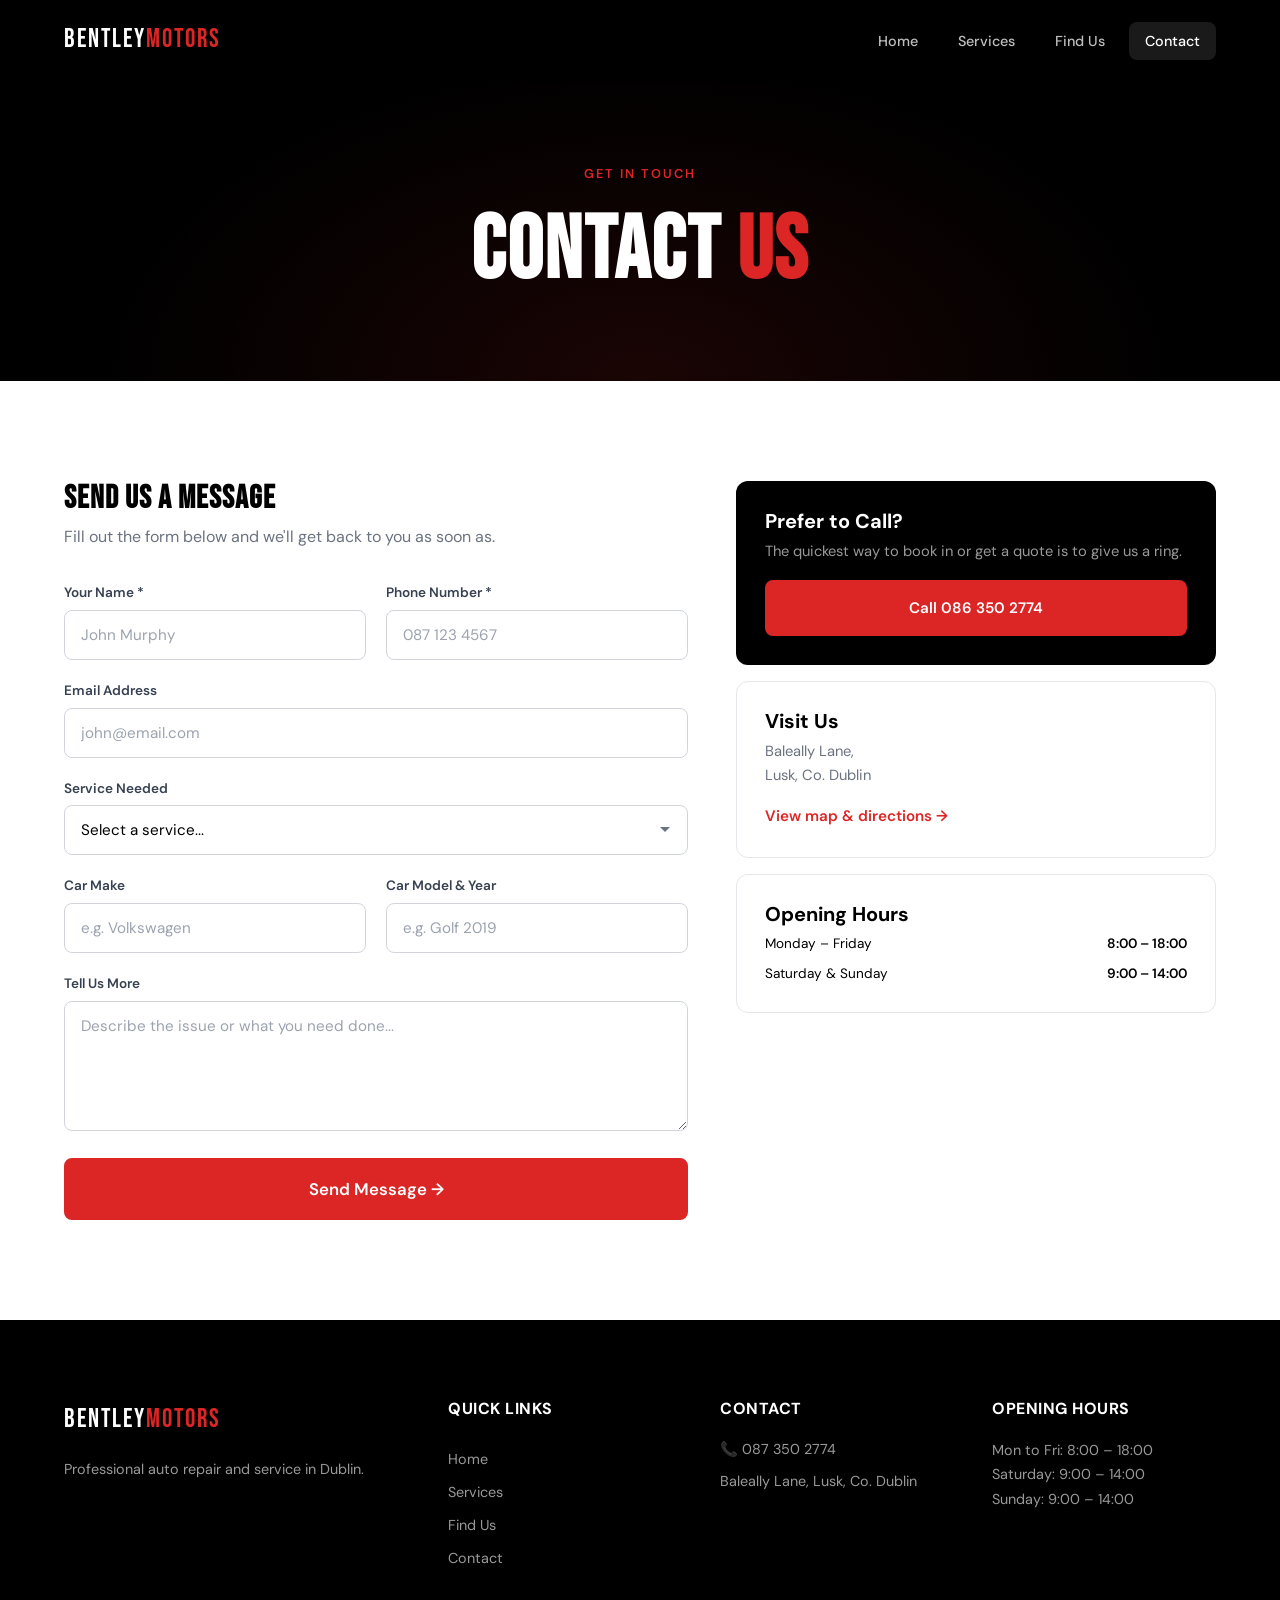
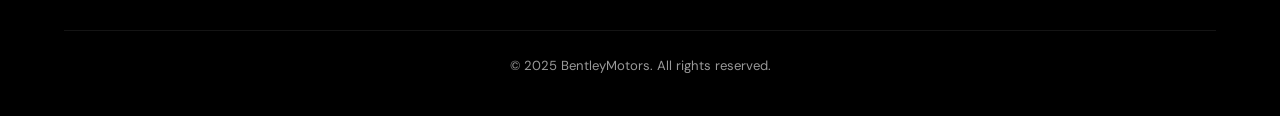
==== contact.html @ 65294a63 "Bentley Motors, finished Site, no updates yet" ====
<!DOCTYPE html>
<html lang="en">
<head>
    <meta charset="UTF-8">
    <meta name="viewport" content="width=device-width, initial-scale=1.0">
    <title>Contact Us | AutoCare Pro</title>
    <meta name="description" content="Get in touch with AutoCare Pro for a quote or to book your car in. Call, email, or send us a message.">
    <link rel="preconnect" href="https://fonts.googleapis.com">
    <link rel="preconnect" href="https://fonts.gstatic.com" crossorigin>
    <link href="https://fonts.googleapis.com/css2?family=Bebas+Neue&family=DM+Sans:ital,wght@0,400;0,500;0,600;0,700;1,400&display=swap" rel="stylesheet">
    <link rel="stylesheet" href="css/styles.css">
</head>
<body>

    <!-- Navigation -->
         <nav class="navbar" id="navbar">
        <div class="container nav-container">
            <a href="index.html" class="logo">
                <span class="logo-text">Bentley<span class="logo-accent">Motors</span>
            </a>
            <button class="nav-toggle" id="navToggle" aria-label="Toggle navigation">
                <span></span><span></span><span></span>
            </button>
            <ul class="nav-links" id="navLinks">
                <li><a href="index.html">Home</a></li>
                <li><a href="services.html">Services</a></li>
                <li><a href="location.html">Find Us</a></li>
                <li><a href="contact.html" class="active">Contact</a></li>
            </ul>
        </div>
    </nav>

    <!-- Page Header -->
    <section class="page-header">
        <div class="container">
            <span class="section-tag" data-animate="fade-down">Get In Touch</span>
            <h1 data-animate="fade-up">Contact <span class="text-accent">Us</span></h1>
        </div>
    </section>

    <!-- Contact Section -->
    <section class="section contact-section">
        <div class="container">
            <div class="contact-layout">

                <!-- Contact Form -->
                <div class="contact-form-wrapper" data-animate="fade-right">
                    <h2>Send Us a Message</h2>
                    <p>Fill out the form below and we'll get back to you as soon as.</p>

                    <form action="https://formspree.io/f/mreawerv" method="POST" class="contact-form" id="contactForm">
                        <div class="form-row">
                            <div class="form-group">
                                <label for="name">Your Name *</label>
                                <input type="text" id="name" name="name" required placeholder="John Murphy">
                            </div>
                            <div class="form-group">
                                <label for="phone">Phone Number *</label>
                                <input type="tel" id="phone" name="phone" required placeholder="087 123 4567">
                            </div>
                        </div>

                        <div class="form-group">
                            <label for="email">Email Address</label>
                            <input type="email" id="email" name="email" placeholder="john@email.com">
                        </div>

                        <div class="form-group">
                            <label for="service">Service Needed</label>
                            <select id="service" name="service">
                                <option value="" disabled selected>Select a service...</option>
                                <option value="general-repair">General Repair</option>
                                <option value="full-service">Full Car Service</option>
                                <option value="tyres">Tyres & Wheel Alignment</option>
                                <option value="brakes">Brakes</option>
                                <option value="nct-prep">NCT Preparation</option>
                                <option value="ac">Air Conditioning</option>
                                <option value="battery">Battery & Electrical</option>
                                <option value="timing-belt">Timing Belt</option>
                                <option value="other">Other / Not Sure</option>
                            </select>
                        </div>

                        <div class="form-row">
                            <div class="form-group">
                                <label for="car-make">Car Make</label>
                                <input type="text" id="car-make" name="car_make" placeholder="e.g. Volkswagen">
                            </div>
                            <div class="form-group">
                                <label for="car-model">Car Model & Year</label>
                                <input type="text" id="car-model" name="car_model" placeholder="e.g. Golf 2019">
                            </div>
                        </div>

                        <div class="form-group">
                            <label for="message">Tell Us More</label>
                            <textarea id="message" name="message" rows="5" placeholder="Describe the issue or what you need done..."></textarea>
                        </div>

                        <button type="submit" class="btn btn-primary btn-large btn-full">Send Message →</button>
                    </form>

                    <!-- Success message (shown after submission) -->
                    <div class="form-success" id="formSuccess" style="display: none;">
                        <div class="success-icon">✓</div>
                        <h3>Message Sent!</h3>
                        <p>Thanks for getting in touch. We'll get back to you as soon as possible.</p>
                    </div>
                </div>

                <!-- Contact Sidebar -->
                <div class="contact-sidebar" data-animate="fade-left">

                    <div class="contact-card highlight">
                        <h3>Prefer to Call?</h3>
                        <p>The quickest way to book in or get a quote is to give us a ring.</p>
                        <a href="tel:+353863502774" class="btn btn-primary btn-full">Call 086 350 2774</a>
                    </div>

                    <div class="contact-card">
                        <h3>Visit Us</h3>
                        <p>Baleally Lane, <br> Lusk, Co. Dublin</p>
                        <a href="location.html" class="contact-link">View map & directions →</a>
                    </div>

                    <div class="contact-card">
                        <h3>Opening Hours</h3>
                        <div class="hours-table compact">
                            <div class="hours-row">
                                <span>Monday – Friday</span>
                                <span class="hours-time">8:00 – 18:00</span>
                            </div>
                            <div class="hours-row">
                                <span>Saturday & Sunday</span>
                                <span class="hours-time">9:00 – 14:00</span>
                            </div>
                        </div>
                    </div>

                </div>
            </div>
        </div>
    </section>

    <!-- Footer -->
    <footer class="footer">
        <div class="container">
            <div class="footer-grid">
                <div class="footer-brand">
                    <div class="logo">
                        <span class="logo-text">Bentley<span class="logo-accent">Motors</span>
                    </div>
                    <p>Professional auto repair and service in Dublin.</p>
                </div>
                <div class="footer-links">
                    <h4>Quick Links</h4>
                    <a href="index.html">Home</a>
                    <a href="services.html">Services</a>
                    <a href="location.html">Find Us</a>
                    <a href="contact.html">Contact</a>
                </div>
                <div class="footer-contact">
                    <h4>Contact</h4>
                    <a href="tel:+353863502774">📞 087 350 2774</a>
                    <p>Baleally Lane, Lusk, Co. Dublin</p>
                </div>
                <div class="footer-hours">
                    <h4>Opening Hours</h4>
                    <p>Mon to Fri: 8:00 – 18:00</p>
                    <p>Saturday: 9:00 – 14:00</p>
                    <p>Sunday: 9:00 – 14:00</p>
                </div>
            </div>
            <div class="footer-bottom">
                <p>&copy; 2025 BentleyMotors. All rights reserved.</p>
            </div>
        </div>
    </footer>

    <script src="js/main.js"></script>
</body>
</html>
---- css/styles.css ----
/* ============================================
   AutoCare Pro — Design System & Styles
   ============================================ */

/* --- CSS Reset & Variables --- */
*, *::before, *::after {
    box-sizing: border-box;
    margin: 0;
    padding: 0;
}

:root {
    /* Colors */
    --primary: #dc2626;
    --primary-dark: #b91c1c;
    --primary-light: #fef2f2;
    --accent: #f97316;
    --dark: #000000;
    --dark-800: #1f2937;
    --dark-700: #374151;
    --gray-500: #6b7280;
    --gray-400: #9ca3af;
    --gray-300: #d1d5db;
    --gray-200: #e5e7eb;
    --gray-100: #f3f4f6;
    --light: #f9fafb;
    --white: #ffffff;

    /* Typography */
    --font-display: 'Bebas Neue', sans-serif;
    --font-body: 'DM Sans', sans-serif;

    /* Spacing */
    --section-padding: 100px 0;
    --container-width: 1200px;
    --radius: 12px;
    --radius-sm: 8px;
    --radius-lg: 20px;

    /* Shadows */
    --shadow-sm: 0 1px 3px rgba(0,0,0,0.06);
    --shadow: 0 4px 20px rgba(0,0,0,0.06);
    --shadow-lg: 0 12px 40px rgba(0,0,0,0.1);
    --shadow-xl: 0 20px 60px rgba(0,0,0,0.12);

    /* Transitions */
    --ease: cubic-bezier(0.25, 0.46, 0.45, 0.94);
    --ease-out: cubic-bezier(0.16, 1, 0.3, 1);
}

html {
    scroll-behavior: smooth;
    -webkit-font-smoothing: antialiased;
}

body {
    font-family: var(--font-body);
    color: var(--dark);
    background: var(--white);
    line-height: 1.6;
    overflow-x: hidden;
}

a {
    color: inherit;
    text-decoration: none;
}

img {
    max-width: 100%;
    display: block;
}

/* --- Container --- */
.container {
    max-width: var(--container-width);
    margin: 0 auto;
    padding: 0 24px;
}

/* --- Typography --- */
h1, h2, h3, h4 {
    line-height: 1.1;
}

h1 {
    font-family: var(--font-display);
    font-size: clamp(3rem, 8vw, 5.5rem);
    letter-spacing: 2px;
    text-transform: uppercase;
}

h2 {
    font-family: var(--font-display);
    font-size: clamp(2.2rem, 5vw, 3.5rem);
    letter-spacing: 1px;
    text-transform: uppercase;
}

h3 {
    font-size: 1.25rem;
    font-weight: 700;
}

h4 {
    font-size: 1rem;
    font-weight: 700;
    text-transform: uppercase;
    letter-spacing: 0.5px;
}

.text-accent {
    color: var(--primary);
}

/* --- Buttons --- */
.btn {
    display: inline-flex;
    align-items: center;
    justify-content: center;
    gap: 8px;
    padding: 14px 32px;
    border-radius: var(--radius-sm);
    font-family: var(--font-body);
    font-size: 0.95rem;
    font-weight: 600;
    cursor: pointer;
    transition: all 0.3s var(--ease);
    border: 2px solid transparent;
    white-space: nowrap;
}

.btn-primary {
    background: var(--primary);
    color: var(--white);
    border-color: var(--primary);
}

.btn-primary:hover {
    background: var(--primary-dark);
    border-color: var(--primary-dark);
    transform: translateY(-2px);
    box-shadow: 0 8px 24px rgba(220, 38, 38, 0.3);
}

.btn-outline {
    background: transparent;
    color: var(--white);
    border-color: rgba(255,255,255,0.4);
}

.btn-outline:hover {
    background: var(--white);
    color: var(--dark);
    border-color: var(--white);
    transform: translateY(-2px);
}

.btn-large {
    padding: 18px 40px;
    font-size: 1.05rem;
}

.btn-sm {
    padding: 10px 20px;
    font-size: 0.85rem;
}

.btn-full {
    width: 100%;
}

.hero-card .btn-outline {
    border-color: rgba(255, 255, 255, 0.3);
}

.btn-call {
    background: transparent;
    color: #22c55e;
    border-color: #22c55e;
}

.btn-call:hover {
    background: #22c55e;
    color: var(--white);
    transform: translateY(-2px);
    box-shadow: 0 8px 24px rgba(34, 197, 94, 0.3);
}

/* Section-level outline buttons (dark bg contexts) */
.section .btn-outline,
.pricing-note .btn-outline {
    color: var(--dark);
    border-color: var(--gray-300);
}
.section .btn-outline:hover,
.pricing-note .btn-outline:hover {
    background: var(--dark);
    color: var(--white);
    border-color: var(--dark);
}


/* ============================================
   NAVIGATION
   ============================================ */
.navbar {
    position: fixed;
    top: 0;
    left: 0;
    right: 0;
    z-index: 1000;
    padding: 20px 0;
    transition: all 0.4s var(--ease);
    background: rgba(0, 0, 0, 0.95);
}

.navbar.scrolled {
    background: rgba(0, 0, 0, 0.95);
    backdrop-filter: blur(20px);
    padding: 12px 0;
    box-shadow: 0 4px 30px rgba(0,0,0,0.15);
}

.nav-container {
    display: flex;
    align-items: center;
    justify-content: space-between;
}

.logo {
    display: flex;
    align-items: center;
    gap: 10px;
    z-index: 1001;
}

.logo-icon {
    font-size: 1.6rem;
    filter: grayscale(1) brightness(10);
}

.logo-text {
    font-family: var(--font-display);
    font-size: 1.6rem;
    color: var(--white);
    letter-spacing: 2px;
}

.logo-accent {
    color: var(--primary);
}

.nav-links {
    display: flex;
    align-items: center;
    gap: 8px;
    list-style: none;
}

.nav-links a {
    color: rgba(255,255,255,0.75);
    padding: 10px 16px;
    font-size: 0.9rem;
    font-weight: 500;
    border-radius: var(--radius-sm);
    transition: all 0.2s;
}

.nav-links a:hover,
.nav-links a.active {
    color: var(--white);
    background: rgba(255,255,255,0.1);
}

/* Mobile Nav Toggle */
.nav-toggle {
    display: none;
    flex-direction: column;
    gap: 5px;
    background: none;
    border: none;
    cursor: pointer;
    padding: 8px;
    z-index: 1001;
}

.nav-toggle span {
    display: block;
    width: 24px;
    height: 2px;
    background: var(--white);
    border-radius: 2px;
    transition: all 0.3s;
}

.nav-toggle.active span:nth-child(1) {
    transform: rotate(45deg) translate(5px, 5px);
}
.nav-toggle.active span:nth-child(2) {
    opacity: 0;
}
.nav-toggle.active span:nth-child(3) {
    transform: rotate(-45deg) translate(5px, -5px);
}


/* ============================================
   HERO
   ============================================ */
.hero {
    position: relative;
    min-height: 100vh;
    display: flex;
    align-items: center;
    overflow: hidden;
}

.hero-bg {
    position: absolute;
    inset: 0;
    background: var(--dark);
    z-index: 0;
}

.hero-img {
    width: 100%;
    height: 100%;
    object-fit: cover;
    object-position: right center;
}


.hero-content {
    position: relative;
    z-index: 2;
    padding-top: 120px;
    color: var(--white);
}

.hero-badge {
    display: inline-block;
    padding: 8px 20px;
    background: rgba(0, 0, 0, 0.08);
    border: 1px solid rgba(255,255,255,0.15);
    border-radius: 100px;
    font-size: 0.85rem;
    font-weight: 500;
    letter-spacing: 1px;
    text-transform: uppercase;
    margin-bottom: 24px;
    backdrop-filter: blur(10px);
}

.hero-accent {
    color: var(--primary);
}

.hero-subtitle {
    font-size: clamp(1.05rem, 2vw, 1.25rem);
    color: rgba(255,255,255,0.7);
    max-width: 540px;
    margin-top: 20px;
    line-height: 1.7;
}

.hero-actions {
    display: flex;
    gap: 16px;
    margin-top: 36px;
    flex-wrap: wrap;
}

.hero-stats {
    display: flex;
    align-items: center;
    gap: 32px;
    margin-top: 60px;
    padding-top: 40px;
    border-top: 1px solid rgba(255,255,255,0.1);
}

.stat-number {
    display: block;
    font-family: var(--font-display);
    font-size: 2rem;
    letter-spacing: 1px;
    color: var(--white);
}

.stat-label {
    font-size: 0.8rem;
    color: rgba(255,255,255,0.5);
    text-transform: uppercase;
    letter-spacing: 0.5px;
}

.stat-divider {
    width: 1px;
    height: 40px;
    background: rgba(255,255,255,0.1);
}

.hero-scroll {
    position: absolute;
    bottom: 80px;
    right: 48px;
    display: flex;
    flex-direction: column;
    align-items: center;
    gap: 12px;
    z-index: 2;
    color: rgba(255,255,255,0.4);
    font-size: 0.75rem;
    text-transform: uppercase;
    letter-spacing: 2px;
}

.scroll-line {
    width: 1px;
    height: 60px;
    background: linear-gradient(to bottom, rgba(255,255,255,0.4), transparent);
    animation: scrollPulse 2s ease-in-out infinite;
}

@keyframes scrollPulse {
    0%, 100% { opacity: 0.4; transform: scaleY(1); }
    50% { opacity: 1; transform: scaleY(1.2); }
}

.hero-card {
    background: linear-gradient(135deg, rgba(0, 0, 0, 0.85) 0%, rgba(20, 20, 20, 0.7) 100%);
    backdrop-filter: blur(5px);
    border-radius: var(--radius-lg);
    padding: 56px 52px;
    max-width: 580px;
    position: relative;
    overflow: hidden;
    box-shadow:
        0 0 20px rgba(0, 0, 0, 0.95), 
        0 24px 60px rgba(0, 0, 0, 0.4),
        inset 0 1px 0 rgba(255, 255, 255, 0.06);
}

.hero-card-accent {
    position: absolute;
    width: 75%;
    height: 2px;
    background: linear-gradient(to right, var(--primary), var(--accent), transparent);
}

.hero-card-tag {
    display: inline-block;
    font-size: 0.75rem;
    font-weight: 600;
    text-transform: uppercase;
    letter-spacing: 3px;
    color: var(--primary);
    margin-bottom: 16px;
}

.hero-title {
    font-size: 60px;
    font-weight: bold;
}

@media (max-width: 768px) {
    .hero-card {
        padding: 40px 28px;
        max-width: 100%;
    }
}

@media (max-width: 480px) {
    .hero-card {
        padding: 32px 24px;
    }
}


/* ============================================
   SECTIONS
   ============================================ */
.section {
    padding: var(--section-padding);
}

.section-header {
    text-align: center;
    max-width: 600px;
    margin: 0 auto 60px;
}

.section-header p {
    color: var(--gray-500);
    margin-top: 12px;
    font-size: 1.05rem;
}

.section-tag {
    display: inline-block;
    font-size: 0.8rem;
    font-weight: 600;
    text-transform: uppercase;
    letter-spacing: 2px;
    color: var(--primary);
    margin-bottom: 12px;
}

.section-cta {
    text-align: center;
    margin-top: 48px;
}


/* ============================================
   PAGE HEADER (inner pages)
   ============================================ */
.page-header {
    background: var(--dark);
    padding: 160px 0 80px;
    text-align: center;
    color: var(--white);
    position: relative;
    overflow: hidden;
}

.page-header::before {
    content: '';
    position: absolute;
    inset: 0;
    background: radial-gradient(ellipse at 50% 100%, rgba(220,38,38,0.12) 0%, transparent 60%);
}

.page-header .container {
    position: relative;
}

.page-header h1 {
    margin-top: 8px;
}

.page-header p {
    color: rgba(255,255,255,0.6);
    font-size: 1.1rem;
    margin-top: 12px;
    max-width: 500px;
    margin-left: auto;
    margin-right: auto;
}


/* ============================================
   SERVICES PREVIEW (Home)
   ============================================ */
.services-grid {
    display: grid;
    grid-template-columns: repeat(4, 1fr);
    gap: 24px;
}

.service-card {
    background: var(--white);
    border: 1px solid var(--gray-200);
    border-radius: var(--radius);
    padding: 36px 28px;
    transition: all 0.4s var(--ease);
    position: relative;
    overflow: hidden;
}

.service-card::before {
    content: '';
    position: absolute;
    top: 0;
    left: 0;
    right: 0;
    height: 3px;
    background: var(--primary);
    transform: scaleX(0);
    transition: transform 0.4s var(--ease);
}

.service-card:hover {
    transform: translateY(-6px);
    box-shadow: var(--shadow-lg);
    border-color: transparent;
}

.service-card:hover::before {
    transform: scaleX(1);
}

.service-icon {
    font-size: 2.2rem;
    margin-bottom: 20px;
}

.service-card h3 {
    margin-bottom: 10px;
}

.service-card p {
    color: var(--gray-500);
    font-size: 0.92rem;
    line-height: 1.6;
}


/* ============================================
   SERVICES DETAIL (Services page)
   ============================================ */
.services-detail-grid {
    display: grid;
    gap: 20px;
}

.service-detail-card {
    display: flex;
    gap: 28px;
    background: var(--white);
    border: 1px solid var(--gray-200);
    border-radius: var(--radius);
    padding: 36px;
    transition: all 0.3s var(--ease);
}

.service-detail-card:hover {
    border-color: var(--primary);
    box-shadow: var(--shadow);
}

.service-detail-icon {
    font-size: 2.5rem;
    flex-shrink: 0;
    width: 60px;
    height: 60px;
    display: flex;
    align-items: center;
    justify-content: center;
    background: var(--primary-light);
    border-radius: var(--radius-sm);
}

.service-detail-content h3 {
    font-size: 1.3rem;
    margin-bottom: 10px;
}

.service-detail-content p {
    color: var(--gray-500);
    line-height: 1.7;
    margin-bottom: 16px;
}

.service-includes {
    display: flex;
    flex-wrap: wrap;
    gap: 8px;
    margin-bottom: 16px;
}

.service-includes span {
    padding: 5px 14px;
    background: var(--gray-100);
    border-radius: 100px;
    font-size: 0.82rem;
    font-weight: 500;
    color: var(--dark-700);
}

.service-price {
    font-family: var(--font-display);
    font-size: 1.6rem;
    color: var(--primary);
    letter-spacing: 0.5px;
}


/* ============================================
   WHY US
   ============================================ */
.why-us {
    background: var(--gray-100);
}

.why-us-grid {
    display: grid;
    grid-template-columns: 1fr 1fr;
    gap: 80px;
    align-items: center;
}


.features-list {
    margin-top: 32px;
    display: flex;
    flex-direction: column;
    gap: 20px;
}

.feature-item {
    display: flex;
    gap: 16px;
    align-items: flex-start;
}

.feature-check {
    width: 28px;
    height: 28px;
    flex-shrink: 0;
    display: flex;
    align-items: center;
    justify-content: center;
    background: var(--primary);
    color: var(--white);
    border-radius: 50%;
    font-size: 0.8rem;
    font-weight: 700;
    margin-top: 2px;
}

.feature-item strong {
    display: block;
    margin-bottom: 2px;
}

.feature-item p {
    font-size: 0.9rem;
    margin-top: 0 !important;
}

.visual-card {
    background: var(--dark);
    border-radius: var(--radius-lg);
    padding: 20px;
    aspect-ratio: 1;
    display: flex;
    align-items: center;
    justify-content: center;
    position: relative;
    overflow: hidden;
}

.visual-card-inner {
    text-align: center;
    position: relative;
}

.big-number {
    font-family: var(--font-display);
    font-size: 8rem;
    color: var(--white);
    line-height: 1;
    letter-spacing: 4px;
}

.big-label {
    color: rgba(255,255,255,0.5);
    font-size: 1.1rem;
    margin-top: 12px;
}


/* ============================================
   TESTIMONIALS
   ============================================ */
.testimonials-grid {
    display: grid;
    grid-template-columns: repeat(3, 1fr);
    gap: 24px;
}

.testimonial-card {
    background: var(--white);
    border: 1px solid var(--gray-200);
    border-radius: var(--radius);
    padding: 36px;
    transition: all 0.3s var(--ease);
}

.testimonial-card:hover {
    box-shadow: var(--shadow-lg);
    transform: translateY(-4px);
}

.stars {
    color: #f59e0b;
    font-size: 1.1rem;
    letter-spacing: 2px;
    margin-bottom: 16px;
}

.testimonial-card > p {
    color: var(--dark-700);
    font-size: 0.95rem;
    line-height: 1.7;
    font-style: italic;
}

.testimonial-author {
    display: flex;
    align-items: center;
    gap: 12px;
    margin-top: 24px;
    padding-top: 20px;
    border-top: 1px solid var(--gray-200);
}

.author-avatar {
    width: 44px;
    height: 44px;
    border-radius: 50%;
    background: var(--primary);
    color: var(--white);
    display: flex;
    align-items: center;
    justify-content: center;
    font-weight: 700;
    font-size: 1.1rem;
}

.testimonial-author strong {
    display: block;
    font-size: 0.95rem;
}

.testimonial-author span {
    font-size: 0.8rem;
    color: var(--gray-400);
}


/* ============================================
   CTA BANNER
   ============================================ */
.cta-banner {
    background: var(--dark);
    padding: 80px 0;
    position: relative;
    overflow: hidden;
}

.cta-banner::before {
    content: '';
    position: absolute;
    inset: 0;
    background: radial-gradient(ellipse at 50% 50%, rgba(220,38,38,0.1), transparent 70%);
}

.cta-content {
    text-align: center;
    position: relative;
    color: var(--white);
}

.cta-content h2 {
    margin-bottom: 12px;
}

.cta-content p {
    color: rgba(255,255,255,0.6);
    font-size: 1.1rem;
    margin-bottom: 32px;
}

.cta-actions {
    display: flex;
    gap: 16px;
    justify-content: center;
    flex-wrap: wrap;
}


/* ============================================
   MAP & LOCATION
   ============================================ */
.map-layout {
    display: grid;
    grid-template-columns: 1.2fr 1fr;
    gap: 40px;
    align-items: start;
}

.map-container {
    border-radius: var(--radius);
    overflow: hidden;
    box-shadow: var(--shadow-lg);
    border: 3px solid var(--gray-200);
}

#map {
    width: 100%;
    height: 500px;
}

/* Custom Leaflet marker */
.custom-marker {
    background: none;
    border: none;
}

.marker-pin {
    width: 40px;
    height: 40px;
    background: var(--primary);
    border-radius: 50% 50% 50% 0;
    transform: rotate(-45deg);
    display: flex;
    align-items: center;
    justify-content: center;
    box-shadow: 0 4px 12px rgba(220,38,38,0.4);
}

.marker-pin span {
    transform: rotate(45deg);
    font-size: 1.1rem;
}

.location-info {
    display: flex;
    flex-direction: column;
    gap: 20px;
}

.info-card {
    background: var(--white);
    border: 1px solid var(--gray-200);
    border-radius: var(--radius);
    padding: 28px;
}

.info-icon {
    font-size: 1.5rem;
    margin-bottom: 12px;
}

.info-card h3 {
    margin-bottom: 10px;
}

.info-card p {
    color: var(--gray-500);
    line-height: 1.7;
}

.hours-table {
    display: flex;
    flex-direction: column;
    gap: 8px;
}

.hours-row {
    display: flex;
    justify-content: space-between;
    font-size: 0.92rem;
}

.hours-time {
    font-weight: 600;
}

.hours-time.closed {
    color: var(--primary);
}

.note-card {
    background: var(--primary-light);
    border: 1px solid rgba(220,38,38,0.15);
    border-radius: var(--radius);
    padding: 40px;
    text-align: center;
    max-width: 700px;
    margin: 0 auto;
}

.note-card h3 {
    margin-bottom: 12px;
    font-size: 1.3rem;
}

.note-card p {
    color: var(--dark-700);
    line-height: 1.7;
    margin-bottom: 20px;
}


/* ============================================
   CONTACT
   ============================================ */
.contact-layout {
    display: grid;
    grid-template-columns: 1.3fr 1fr;
    gap: 48px;
    align-items: start;
}

.contact-form-wrapper h2 {
    font-family: var(--font-display);
    font-size: 2rem;
    letter-spacing: 1px;
    text-transform: uppercase;
    margin-bottom: 8px;
}

.contact-form-wrapper > p {
    color: var(--gray-500);
    margin-bottom: 32px;
}

.contact-form {
    display: flex;
    flex-direction: column;
    gap: 20px;
}

.form-row {
    display: grid;
    grid-template-columns: 1fr 1fr;
    gap: 20px;
}

.form-group label {
    display: block;
    font-size: 0.85rem;
    font-weight: 600;
    margin-bottom: 6px;
    color: var(--dark-700);
}

.form-group input,
.form-group select,
.form-group textarea {
    width: 100%;
    padding: 14px 16px;
    border: 1.5px solid var(--gray-300);
    border-radius: var(--radius-sm);
    font-family: var(--font-body);
    font-size: 0.95rem;
    color: var(--dark);
    background: var(--white);
    transition: all 0.2s;
    outline: none;
}

.form-group input:focus,
.form-group select:focus,
.form-group textarea:focus {
    border-color: var(--primary);
    box-shadow: 0 0 0 3px rgba(220,38,38,0.1);
}

.form-group input::placeholder,
.form-group textarea::placeholder {
    color: var(--gray-400);
}

.form-group select {
    appearance: none;
    background-image: url("data:image/svg+xml,%3Csvg xmlns='http://www.w3.org/2000/svg' width='12' height='12' viewBox='0 0 12 12'%3E%3Cpath fill='%236b7280' d='M6 8L1 3h10z'/%3E%3C/svg%3E");
    background-repeat: no-repeat;
    background-position: right 16px center;
    padding-right: 40px;
    cursor: pointer;
}

.form-group textarea {
    resize: vertical;
    min-height: 120px;
}

.form-success {
    text-align: center;
    padding: 60px 0;
}

.success-icon {
    width: 64px;
    height: 64px;
    border-radius: 50%;
    background: #10b981;
    color: var(--white);
    display: flex;
    align-items: center;
    justify-content: center;
    font-size: 2rem;
    font-weight: 700;
    margin: 0 auto 20px;
}

.form-success h3 {
    font-size: 1.5rem;
    margin-bottom: 8px;
}

.form-success p {
    color: var(--gray-500);
}

/* Contact Sidebar */
.contact-sidebar {
    display: flex;
    flex-direction: column;
    gap: 16px;
}

.contact-card {
    background: var(--white);
    border: 1px solid var(--gray-200);
    border-radius: var(--radius);
    padding: 28px;
}

.contact-card.highlight {
    background: var(--dark);
    color: var(--white);
    border-color: transparent;
}

.contact-card.highlight p {
    color: rgba(255,255,255,0.6);
}

.contact-card-icon {
    font-size: 1.5rem;
    margin-bottom: 12px;
}

.contact-card h3 {
    margin-bottom: 8px;
}

.contact-card p {
    color: var(--gray-500);
    font-size: 0.92rem;
    line-height: 1.6;
    margin-bottom: 16px;
}

.contact-link {
    color: var(--primary);
    font-weight: 600;
    font-size: 0.95rem;
    transition: color 0.2s;
}

.contact-link:hover {
    color: var(--primary-dark);
}

.hours-table.compact .hours-row {
    font-size: 0.85rem;
}


/* ============================================
   FOOTER
   ============================================ */
.footer {
    background: var(--dark);
    color: rgba(255,255,255,0.6);
    padding: 80px 0 40px;
}

.footer-grid {
    display: grid;
    grid-template-columns: 1.5fr 1fr 1fr 1fr;
    gap: 48px;
}

.footer-brand p {
    margin-top: 16px;
    font-size: 0.9rem;
    line-height: 1.7;
}

.footer h4 {
    color: var(--white);
    margin-bottom: 20px;
}

.footer-links {
    display: flex;
    flex-direction: column;
    gap: 10px;
}

.footer-links a {
    font-size: 0.9rem;
    transition: color 0.2s;
}

.footer-links a:hover {
    color: var(--white);
}

.footer-contact a {
    display: block;
    font-size: 0.9rem;
    margin-bottom: 8px;
    transition: color 0.2s;
}

.footer-contact a:hover {
    color: var(--white);
}

.footer-contact p,
.footer-hours p {
    font-size: 0.9rem;
    line-height: 1.7;
}

.footer-bottom {
    margin-top: 60px;
    padding-top: 24px;
    border-top: 1px solid rgba(255,255,255,0.08);
    text-align: center;
    font-size: 0.82rem;
}


/* ============================================
   ANIMATIONS
   ============================================ */
[data-animate] {
    opacity: 0;
    transform: translateY(30px);
    transition: opacity 0.7s var(--ease-out), transform 0.7s var(--ease-out);
}

[data-animate="fade-down"] {
    transform: translateY(-20px);
}

[data-animate="fade-right"] {
    transform: translateX(-30px);
}

[data-animate="fade-left"] {
    transform: translateX(30px);
}

[data-animate].visible {
    opacity: 1;
    transform: translate(0, 0);
}


/* ============================================
   RESPONSIVE
   ============================================ */
@media (max-width: 1024px) {
    .services-grid {
        grid-template-columns: repeat(2, 1fr);
    }

    .why-us-grid {
        grid-template-columns: 1fr;
        gap: 48px;
    }

    .visual-card {
        aspect-ratio: auto;
        padding: 20px;
    }

    .big-number {
        font-size: 5rem;
    }

    .testimonials-grid {
        grid-template-columns: 1fr;
        max-width: 600px;
        margin: 0 auto;
    }

    .map-layout {
        grid-template-columns: 1fr;
    }

    #map {
        height: 400px;
    }

    .contact-layout {
        grid-template-columns: 1fr;
    }

    .footer-grid {
        grid-template-columns: 1fr 1fr;
        gap: 40px;
    }
}

@media (max-width: 768px) {
    :root {
        --section-padding: 70px 0;
    }

    /* Mobile Nav */
    .nav-toggle {
        display: flex;
    }

    .nav-links {
        position: fixed;
        top: 0;
        right: -100%;
        width: 180px;
        height: 100vh;
        background: black;
        flex-direction: column;
        padding: 100px 32px 40px;
        gap: 20px;
        transition: right 0.4s var(--ease);
        align-items: stretch;
    }

    .nav-links.open {
        right: 0;
    }

    .nav-links a {
        padding: 14px 16px;
        font-size: 1rem;
    }

    .services-grid {
        grid-template-columns: 1fr;
    }

    .service-detail-card {
        flex-direction: column;
        gap: 16px;
        padding: 28px;
    }

    .hero-stats {
        flex-direction: column;
        align-items: flex-start;
        gap: 20px;
    }

    .stat-divider {
        display: none;
    }

    .hero-scroll {
        display: none;
    }

    .form-row {
        grid-template-columns: 1fr;
    }

    .footer-grid {
        grid-template-columns: 1fr;
        gap: 32px;
    }

    .cta-actions {
        flex-direction: column;
        align-items: center;
    }

    .hero-actions {
        flex-direction: column;
    }

    .hero-actions .btn {
        text-align: center;
    }
}

@media (max-width: 480px) {
    h1 {
        font-size: 2.5rem;
    }

    h2 {
        font-size: 2rem;
    }

    .hero-content {
        padding-top: 100px;
    }

    .page-header {
        padding: 130px 0 60px;
    }
}
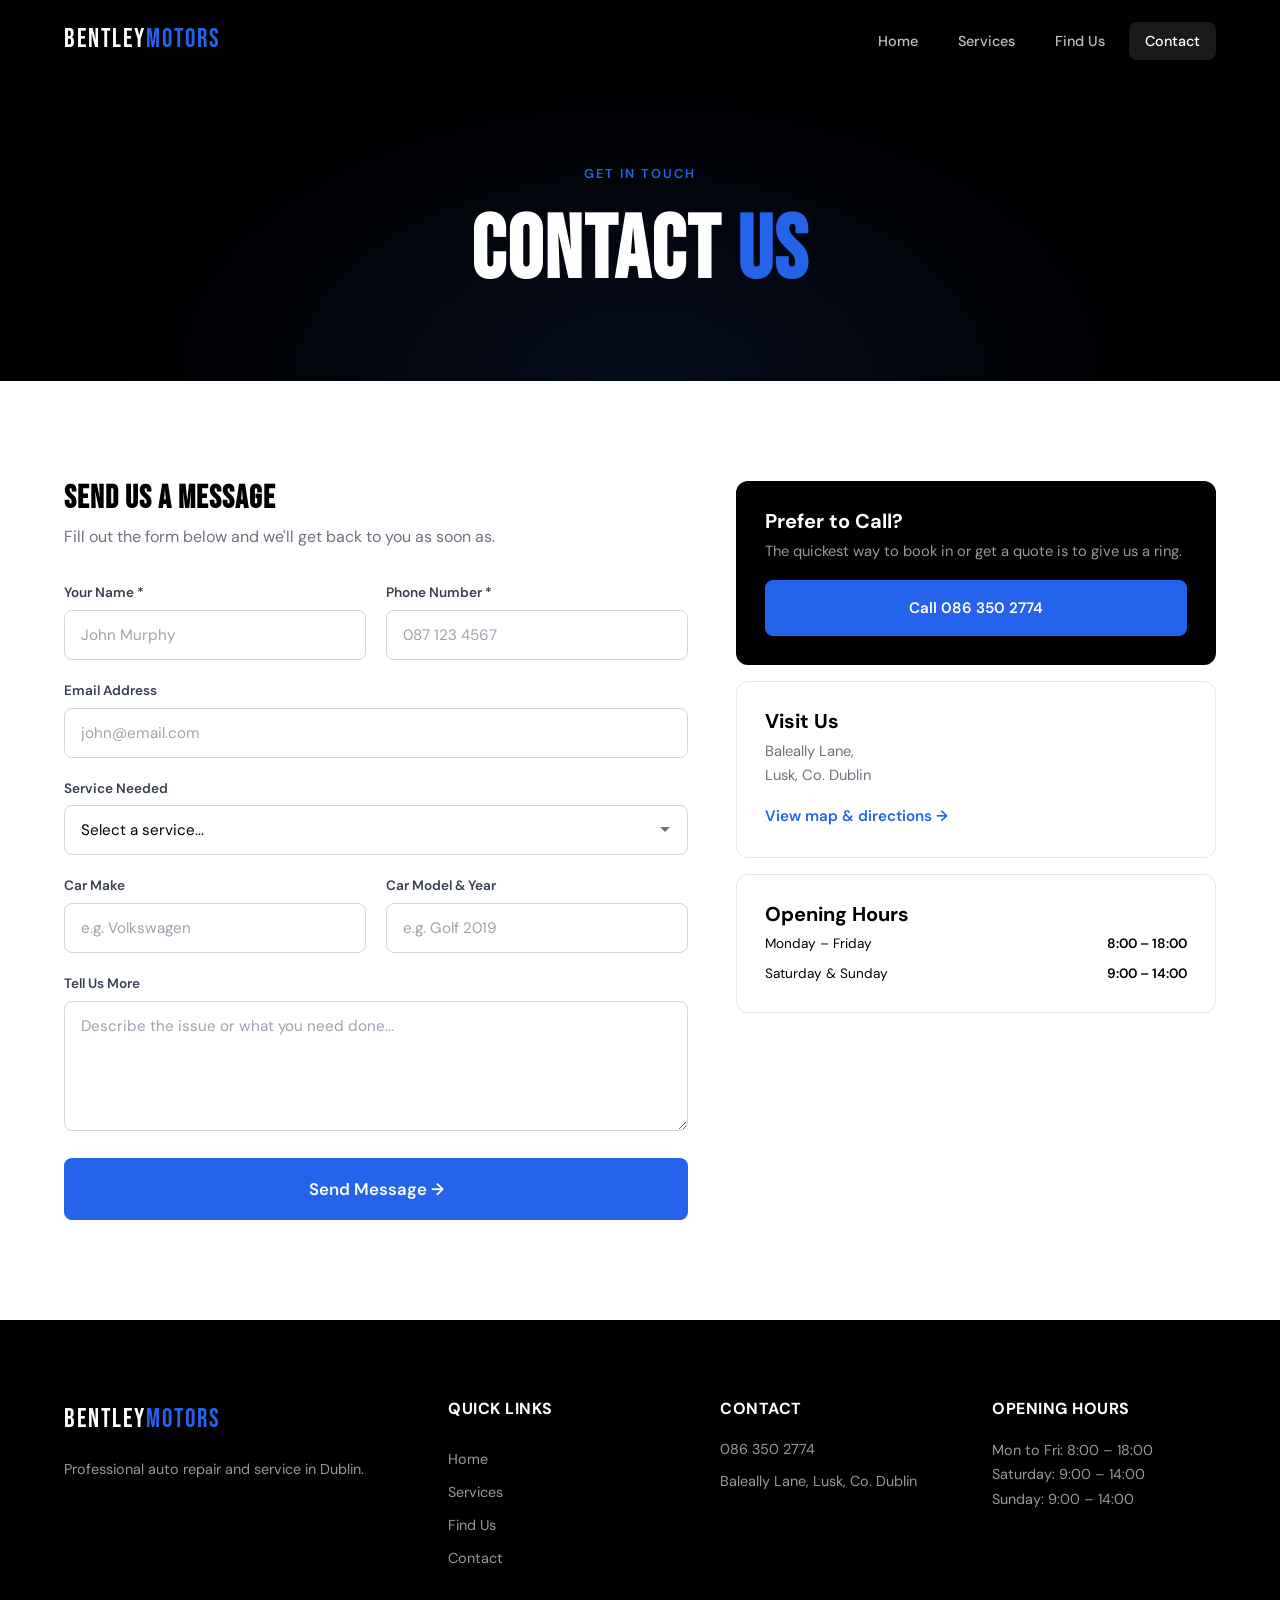
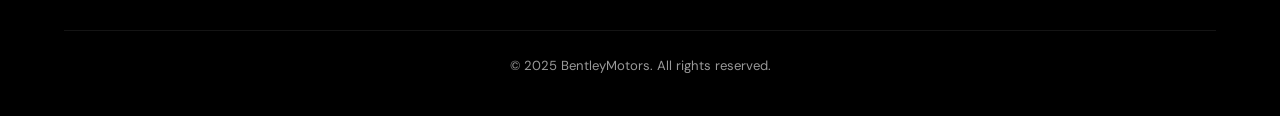
==== commit 13de8176: "colour change" ====
--- a/contact.html
+++ b/contact.html
@@ -3,7 +3,7 @@
 <head>
     <meta charset="UTF-8">
     <meta name="viewport" content="width=device-width, initial-scale=1.0">
-    <title>Contact Us | AutoCare Pro</title>
+    <title>Contact Us | Bentley Motors</title>
     <meta name="description" content="Get in touch with AutoCare Pro for a quote or to book your car in. Call, email, or send us a message.">
     <link rel="preconnect" href="https://fonts.googleapis.com">
     <link rel="preconnect" href="https://fonts.gstatic.com" crossorigin>
@@ -161,7 +161,7 @@
                 </div>
                 <div class="footer-contact">
                     <h4>Contact</h4>
-                    <a href="tel:+353863502774">📞 087 350 2774</a>
+                    <a href="tel:+353863502774">086 350 2774</a>
                     <p>Baleally Lane, Lusk, Co. Dublin</p>
                 </div>
                 <div class="footer-hours">
@@ -179,4 +179,4 @@
 
     <script src="js/main.js"></script>
 </body>
-</html>
+</html>
--- a/css/styles.css
+++ b/css/styles.css
@@ -11,10 +11,10 @@
 
 :root {
     /* Colors */
-    --primary: #dc2626;
-    --primary-dark: #b91c1c;
-    --primary-light: #fef2f2;
-    --accent: #f97316;
+    --primary: #2563eb;
+    --primary-dark: #1d4ed8;
+    --primary-light: #eff6ff;
+    --accent: #38bdf8;
     --dark: #000000;
     --dark-800: #1f2937;
     --dark-700: #374151;
@@ -140,7 +140,7 @@
     background: var(--primary-dark);
     border-color: var(--primary-dark);
     transform: translateY(-2px);
-    box-shadow: 0 8px 24px rgba(220, 38, 38, 0.3);
+    box-shadow: 0 8px 24px rgba(37, 99, 235, 0.3);
 }
 
 .btn-outline {
@@ -529,7 +529,7 @@
     content: '';
     position: absolute;
     inset: 0;
-    background: radial-gradient(ellipse at 50% 100%, rgba(220,38,38,0.12) 0%, transparent 60%);
+    background: radial-gradient(ellipse at 50% 100%, rgba(37,99,235,0.12) 0%, transparent 60%);
 }
 
 .page-header .container {
@@ -845,7 +845,7 @@
     content: '';
     position: absolute;
     inset: 0;
-    background: radial-gradient(ellipse at 50% 50%, rgba(220,38,38,0.1), transparent 70%);
+    background: radial-gradient(ellipse at 50% 50%, rgba(37,99,235,0.1), transparent 70%);
 }
 
 .cta-content {
@@ -909,7 +909,7 @@
     display: flex;
     align-items: center;
     justify-content: center;
-    box-shadow: 0 4px 12px rgba(220,38,38,0.4);
+    box-shadow: 0 4px 12px rgba(37,99,235,0.4);
 }
 
 .marker-pin span {
@@ -966,7 +966,7 @@
 
 .note-card {
     background: var(--primary-light);
-    border: 1px solid rgba(220,38,38,0.15);
+    border: 1px solid rgba(37,99,235,0.15);
     border-radius: var(--radius);
     padding: 40px;
     text-align: center;
@@ -1048,7 +1048,7 @@
 .form-group select:focus,
 .form-group textarea:focus {
     border-color: var(--primary);
-    box-shadow: 0 0 0 3px rgba(220,38,38,0.1);
+    box-shadow: 0 0 0 3px rgba(37,99,235,0.1);
 }
 
 .form-group input::placeholder,
@@ -1390,4 +1390,4 @@
     .page-header {
         padding: 130px 0 60px;
     }
-}
+}
